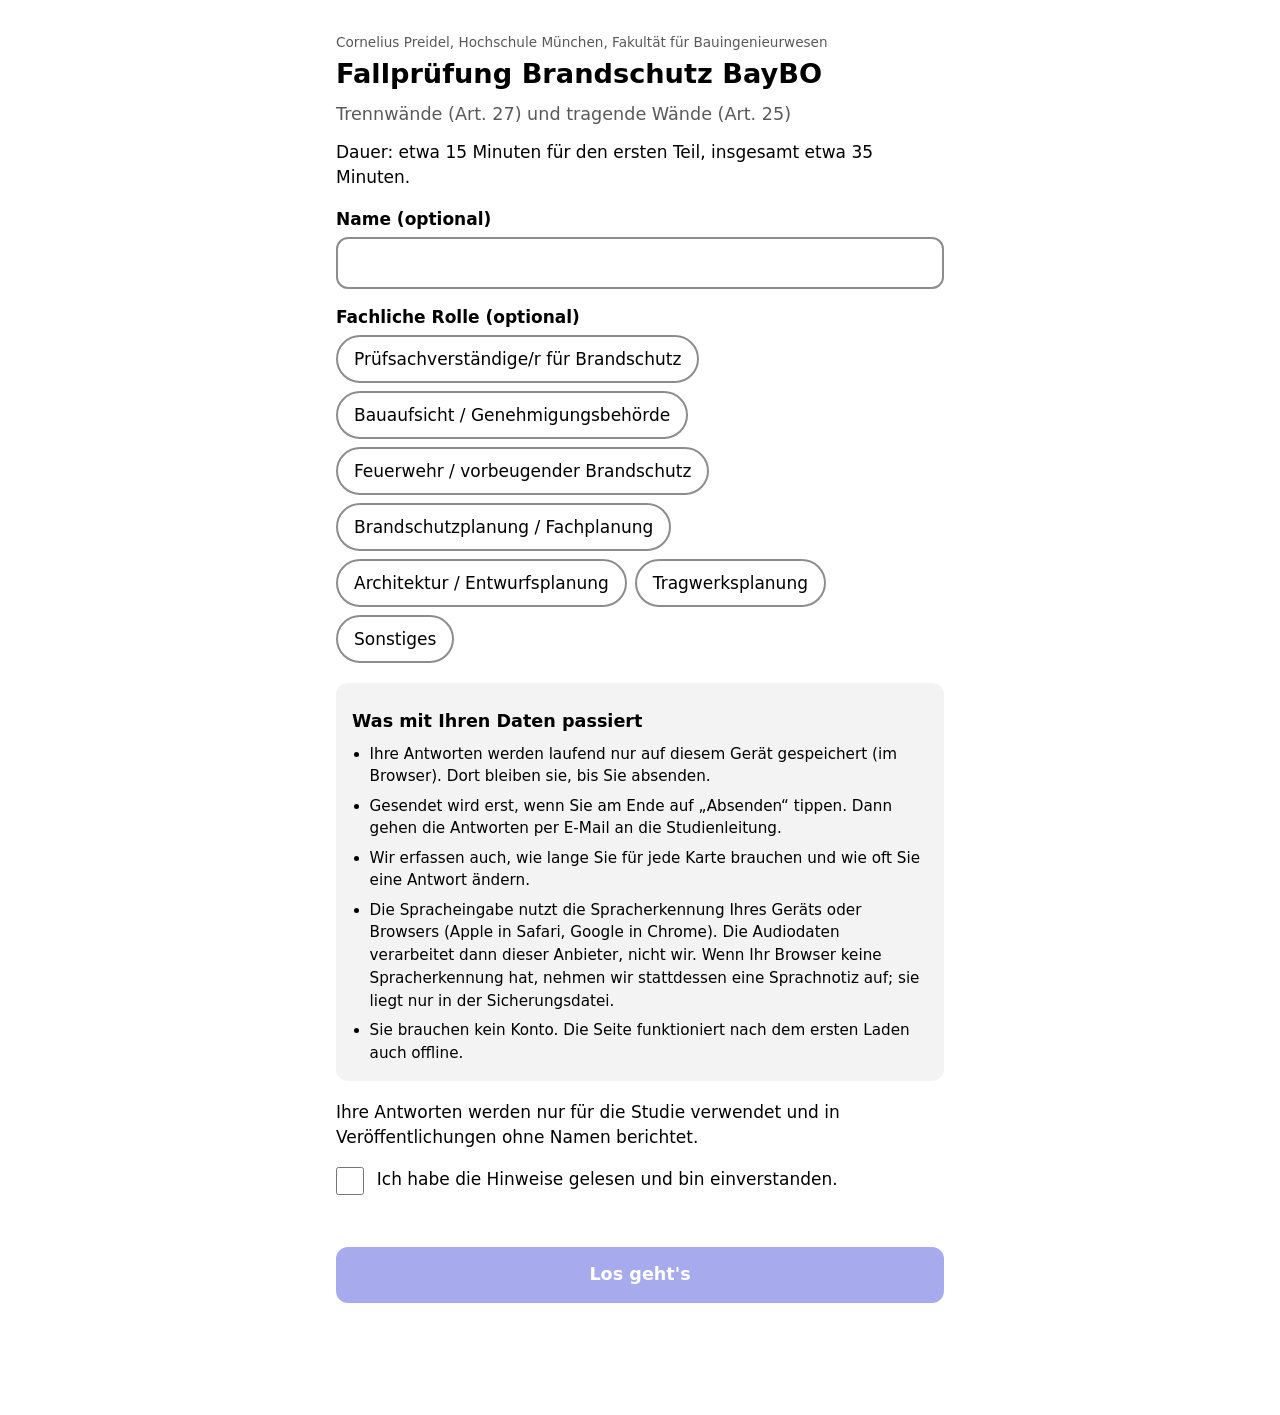
==== index.html @ 8991545d "Add card engine v0.1, deck schema and deck validator - Engine (vanilla JS, no build): start, intro, " ====
<!doctype html>
<html lang="de">
<head>
<meta charset="utf-8">
<meta name="viewport" content="width=device-width, initial-scale=1, viewport-fit=cover">
<meta name="color-scheme" content="light dark">
<meta name="robots" content="noindex">
<title>Expertenbefragung</title>
<link rel="stylesheet" href="app/style.css">
</head>
<body>
<div id="app"><main class="screen"><p>Lädt …</p></main></div>
<noscript><main class="screen"><p>Diese Seite braucht JavaScript.</p></main></noscript>
<script type="module" src="app/engine.js"></script>
</body>
</html>
---- app/style.css ----
:root {
  --bg: #fff; --surface: #f3f3f3; --ink: #000; --ink-2: #161616; --muted: #595959;
  --line: #e0e0e0; --line-2: #8d8d8d; --hl: #3e46d9; --hl-soft: #e9eafb; --hl-ink: #fff;
  --ok: #006d6d; --ok-soft: #e1f5ee; --warn: #8a3b00; --warn-soft: #fff1e0; --mark: #ffff55;
  --font: system-ui, -apple-system, "Segoe UI", Roboto, Arial, sans-serif;
  --r: 12px; color-scheme: light dark;
}
@media (prefers-color-scheme: dark) {
  :root {
    --bg: #161616; --surface: #232323; --ink: #fff; --ink-2: #f4f4f4; --muted: #c6c6c6;
    --line: #3a3a3a; --line-2: #8d8d8d; --hl: #78a9ff; --hl-soft: #1c2c4d; --hl-ink: #0b0b0b;
    --ok: #4ad386; --ok-soft: #123526; --warn: #ffb36b; --warn-soft: #3b2410; --mark: #6b6b00;
  }
}
* { box-sizing: border-box; }
html { -webkit-text-size-adjust: 100%; }
body { margin: 0; background: var(--bg); color: var(--ink); font: 17px/1.5 var(--font); }
#app { min-height: 100dvh; display: flex; flex-direction: column; }
h1 { font-size: 1.45rem; line-height: 1.25; margin: 0 0 .6rem; }
h2 { font-size: 1.1rem; margin: 1.4rem 0 .5rem; }
p { margin: 0 0 .8rem; }
mark { background: var(--mark); color: inherit; padding: 0 .15em; border-radius: 3px; }
:focus-visible { outline: 3px solid var(--hl); outline-offset: 2px; }
h1:focus { outline: none; }

.screen { width: 100%; max-width: 640px; margin: 0 auto; padding: 1rem 16px 7rem; flex: 1; }
.eyebrow { color: var(--muted); font-size: .85rem; margin: 0 0 .3rem; }
.lead { font-size: 1.1rem; color: var(--muted); }
.hint { color: var(--muted); font-size: .92rem; }
.warn { background: var(--warn-soft); color: var(--warn); padding: .6rem .8rem; border-radius: var(--r); }
.ok { color: var(--ok); font-weight: 600; }
.question { font-weight: 600; font-size: 1.08rem; }
.card-title { font-size: 1.3rem; }

/* top bar */
.topbar { position: sticky; top: 0; z-index: 5; background: var(--bg); border-bottom: 1px solid var(--line); padding: .5rem 16px .6rem; }
.topbar-row { max-width: 640px; margin: 0 auto; display: flex; justify-content: space-between; align-items: center; gap: 1rem; font-size: .9rem; color: var(--muted); }
.bar { max-width: 640px; margin: .3rem auto 0; height: 8px; background: var(--line); border-radius: 4px; overflow: hidden; }
.bar-fill { height: 100%; background: var(--hl); transition: width .25s; }

/* buttons */
.btn, .linkbtn, .opt, .verdict-btn, .chipbtn, .scale-btn, .row { font: inherit; color: inherit; cursor: pointer; }
.btn { min-height: 48px; padding: .6rem 1.2rem; border: 2px solid var(--line-2); border-radius: var(--r); background: var(--bg); font-weight: 600; text-decoration: none; display: inline-flex; align-items: center; justify-content: center; gap: .5rem; }
.btn.primary { background: var(--hl); border-color: var(--hl); color: var(--hl-ink); }
.btn.big { width: 100%; min-height: 56px; font-size: 1.1rem; margin-top: 1rem; }
.btn.small { min-height: 48px; padding: .3rem .9rem; }
.btn:disabled { opacity: .45; cursor: not-allowed; }
.linkbtn { background: none; border: 0; color: var(--hl); text-decoration: underline; min-height: 48px; padding: 0 .3rem; }
.bottomnav { position: fixed; left: 0; right: 0; bottom: 0; background: var(--bg); border-top: 1px solid var(--line); padding: .6rem 16px calc(.6rem + env(safe-area-inset-bottom)); display: flex; justify-content: space-between; gap: 1rem; }
.bottomnav .btn { flex: 1; max-width: 300px; }
.bottomnav .btn:last-child { margin-left: auto; }

/* options */
.opts, .verdicts { display: grid; gap: .7rem; margin: 1rem 0; }
.opt, .verdict-btn { display: flex; align-items: center; gap: .8rem; text-align: left; width: 100%; min-height: 56px; padding: .8rem 1rem; border: 2px solid var(--line-2); border-radius: var(--r); background: var(--bg); }
.verdict-btn { font-size: 1.15rem; font-weight: 700; justify-content: flex-start; min-height: 64px; }
.opt-key { flex: none; width: 1.7rem; height: 1.7rem; border-radius: 50%; border: 1.5px solid var(--line-2); display: grid; place-items: center; font-size: .85rem; color: var(--muted); }
.opt-text { display: grid; gap: .15rem; }
.opt-detail { color: var(--muted); font-size: .92rem; }
.opt.sel, .verdict-btn.sel { border-color: var(--hl); background: var(--hl-soft); }
.opt.sel .opt-key, .verdict-btn.sel .opt-key { background: var(--hl); border-color: var(--hl); color: var(--hl-ink); }
.conf { display: flex; flex-wrap: wrap; align-items: center; gap: .5rem; margin: .4rem 0 1rem; }
.conf[hidden], [hidden] { display: none !important; }
.conf-q { font-weight: 600; margin-right: .3rem; }
.chipbtn { min-height: 48px; padding: .4rem 1rem; border: 2px solid var(--line-2); border-radius: 24px; background: var(--bg); }
.chipbtn.sel { border-color: var(--hl); background: var(--hl-soft); font-weight: 600; }
.chipset { display: flex; flex-wrap: wrap; gap: .5rem; }
.scale-row { display: grid; grid-template-columns: repeat(auto-fit, minmax(48px, 1fr)); gap: .5rem; margin: 1rem 0 .3rem; }
.scale-btn { min-height: 56px; border: 2px solid var(--line-2); border-radius: var(--r); background: var(--bg); font-weight: 700; }
.scale-btn.sel { border-color: var(--hl); background: var(--hl-soft); }
.scale-labels { display: flex; justify-content: space-between; color: var(--muted); font-size: .9rem; }

/* card content */
.chips { list-style: none; display: flex; flex-wrap: wrap; gap: .4rem; padding: 0; margin: 0 0 .8rem; }
.chips li { background: var(--surface); border: 1px solid var(--line); border-radius: 14px; padding: .1rem .7rem; font-size: .85rem; }
.assumption { background: var(--surface); border-left: 4px solid var(--line-2); padding: .6rem .8rem; border-radius: 6px; margin: 0 0 .9rem; font-size: .95rem; }
.changes ul { margin: 0 0 .9rem; padding-left: 1.2rem; }
.changes li { margin-bottom: .3rem; }
.related { background: var(--hl-soft); border-radius: var(--r); padding: .6rem .8rem; margin: 0 0 .9rem; font-size: .95rem; }
.related p { margin: 0; }
.fig { margin: .5rem 0 1rem; }
.fig svg, .fig img { width: 100%; height: auto; display: block; border: 1px solid var(--line); border-radius: var(--r); background: var(--bg); }
.fig figcaption { color: var(--muted); font-size: .85rem; margin-top: .3rem; }
.w { stroke: var(--ink-2); stroke-width: 6; stroke-linecap: square; }
.w.thin { stroke-width: 3; }
.w.hl { stroke: var(--hl); stroke-width: 11; }
.room { fill: var(--bg); }
.room.hl { fill: var(--hl-soft); }
.rl { fill: var(--muted); font: 12px var(--font); }
.rl.big { fill: var(--ink-2); font: 600 13px var(--font); }
.door { fill: var(--bg); stroke: var(--ink-2); stroke-width: 1.5; }
.door.hl { fill: var(--hl); stroke: var(--hl); }
.ground { stroke: var(--muted); stroke-width: 2; stroke-dasharray: 6 5; }
.slab { fill: var(--line-2); }
.hlabel { fill: var(--hl); font: 600 13px var(--font); }
.law { white-space: pre-wrap; font: .9rem/1.5 var(--font); margin: 0; }

/* text + mic */
.field { margin: 1rem 0; }
.field label, .label { display: block; font-weight: 600; margin-bottom: .3rem; }
input[type=text], input[type=number], textarea { width: 100%; font: inherit; color: inherit; background: var(--bg); border: 2px solid var(--line-2); border-radius: var(--r); padding: .7rem .8rem; min-height: 48px; }
textarea { resize: vertical; }
.mic-row { display: flex; flex-wrap: wrap; align-items: center; gap: .6rem; margin-top: .5rem; }
.mic-row .hint, .mic-status, .memo p { margin: 0; font-size: .9rem; color: var(--muted); }
.mic-dot { width: .8rem; height: .8rem; border-radius: 50%; background: var(--line-2); }
.btn.mic.on { border-color: #d12; }
.btn.mic.on .mic-dot { background: #d12; animation: pulse 1.2s infinite; }
@keyframes pulse { 50% { opacity: .3; } }

/* start + review + submit */
.privacy { background: var(--surface); border-radius: var(--r); padding: .2rem 1rem .6rem; margin: 1.2rem 0; font-size: .95rem; }
.privacy ul { margin: 0; padding-left: 1.1rem; }
.privacy li { margin-bottom: .4rem; }
.check { display: flex; gap: .8rem; align-items: flex-start; margin: 1rem 0; min-height: 48px; }
.check input { width: 28px; height: 28px; flex: none; margin: 0; }
.resume { background: var(--hl-soft); padding: .6rem 1rem; border-radius: var(--r); margin: 1rem 0; }
.rows { list-style: none; padding: 0; margin: 0; }
.row { display: flex; gap: .7rem; width: 100%; text-align: left; background: none; border: 0; border-bottom: 1px solid var(--line); padding: .7rem .2rem; min-height: 48px; }
.row-status { color: var(--ok); font-weight: 700; flex: none; width: 1.2rem; }
.row.open .row-status, .row.open .row-answer { color: var(--warn); }
.row-main { display: grid; gap: .1rem; min-width: 0; }
.row-label { font-weight: 600; font-size: .95rem; }
.row-answer { color: var(--muted); font-size: .92rem; overflow-wrap: anywhere; }
.submit-steps .step { margin: 0 0 1.4rem; }
textarea.copy { margin-top: .6rem; font-size: .8rem; }

/* dialog */
dialog.modal { max-width: min(600px, 92vw); max-height: 85dvh; overflow: auto; border: 0; border-radius: var(--r); background: var(--bg); color: var(--ink); padding: 1rem 1.2rem; }
dialog.modal::backdrop { background: rgba(0, 0, 0, .55); }
dialog.modal h2 { margin-top: 0; }
dialog.modal .btn { margin-top: 1rem; width: 100%; }

@media (prefers-reduced-motion: reduce) {
  * { animation: none !important; transition: none !important; scroll-behavior: auto !important; }
}
@media (min-width: 700px) {
  .screen { padding-top: 2rem; }
  h1 { font-size: 1.7rem; }
}
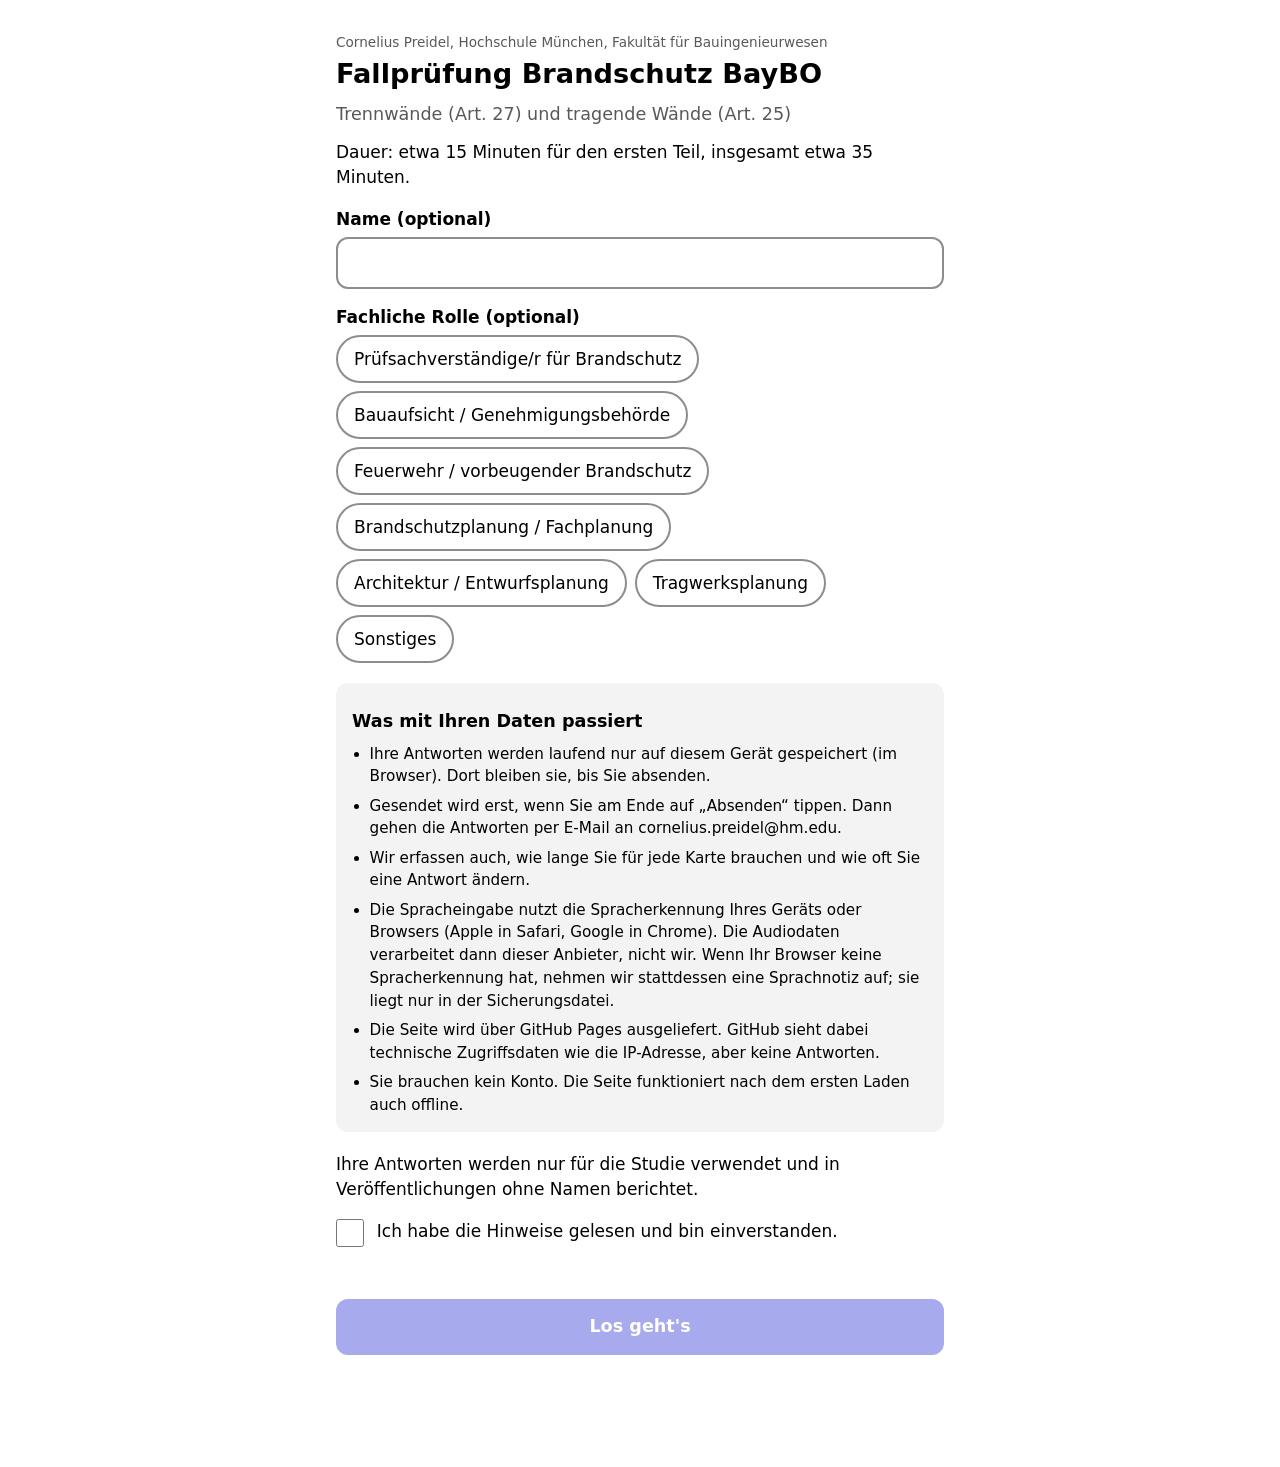
==== commit 14510259: "Polish for release: offline start, fresh files, Windows mailto, cleanup - Service worker revalidates" ====
--- a/index.html
+++ b/index.html
@@ -6,6 +6,7 @@
 <meta name="color-scheme" content="light dark">
 <meta name="robots" content="noindex">
 <title>Expertenbefragung</title>
+<link rel="icon" href="data:image/svg+xml,%3Csvg xmlns='http://www.w3.org/2000/svg' viewBox='0 0 32 32'%3E%3Crect x='5' y='4' width='22' height='24' rx='4' fill='%233e46d9'/%3E%3Crect x='9' y='9' width='14' height='3' rx='1.5' fill='%23fff'/%3E%3Crect x='9' y='15' width='10' height='3' rx='1.5' fill='%23fff'/%3E%3C/svg%3E">
 <link rel="stylesheet" href="app/style.css">
 </head>
 <body>
--- a/app/style.css
+++ b/app/style.css
@@ -137,3 +137,28 @@
   .screen { padding-top: 2rem; }
   h1 { font-size: 1.7rem; }
 }
+
+.memo { display: grid; gap: .4rem; width: 100%; }
+.memo audio { width: 100%; min-height: 48px; }
+
+/* phones: keep the figure compact so the verdict buttons are reachable without much scrolling */
+@media (max-width: 600px) {
+  .verdict .fig svg, .choice .fig svg { max-height: 30dvh; }
+  .verdict .fig, .choice .fig { margin: .3rem 0 .6rem; }
+  .verdict .assumption { font-size: .9rem; padding: .5rem .7rem; }
+  .verdicts { margin: .7rem 0; }
+  .verdict-btn { min-height: 56px; }
+}
+
+/* phones: the three verdict buttons stay in view above the navigation while the case is read */
+@media (max-width: 600px) {
+  .verdicts {
+    position: sticky; bottom: calc(76px + env(safe-area-inset-bottom)); z-index: 2;
+    grid-template-columns: repeat(3, 1fr); gap: .4rem; background: var(--bg); padding: .5rem 0; margin: .4rem 0;
+  }
+  .verdict-btn { justify-content: center; text-align: center; padding: .4rem .3rem; font-size: 1rem; min-height: 56px; }
+  .verdict-btn .opt-key { display: none; }
+}
+
+.feedback { margin: 1.6rem 0 0; border-top: 1px solid var(--line); padding-top: .6rem; }
+.feedback summary { cursor: pointer; font-weight: 600; min-height: 48px; display: flex; align-items: center; }
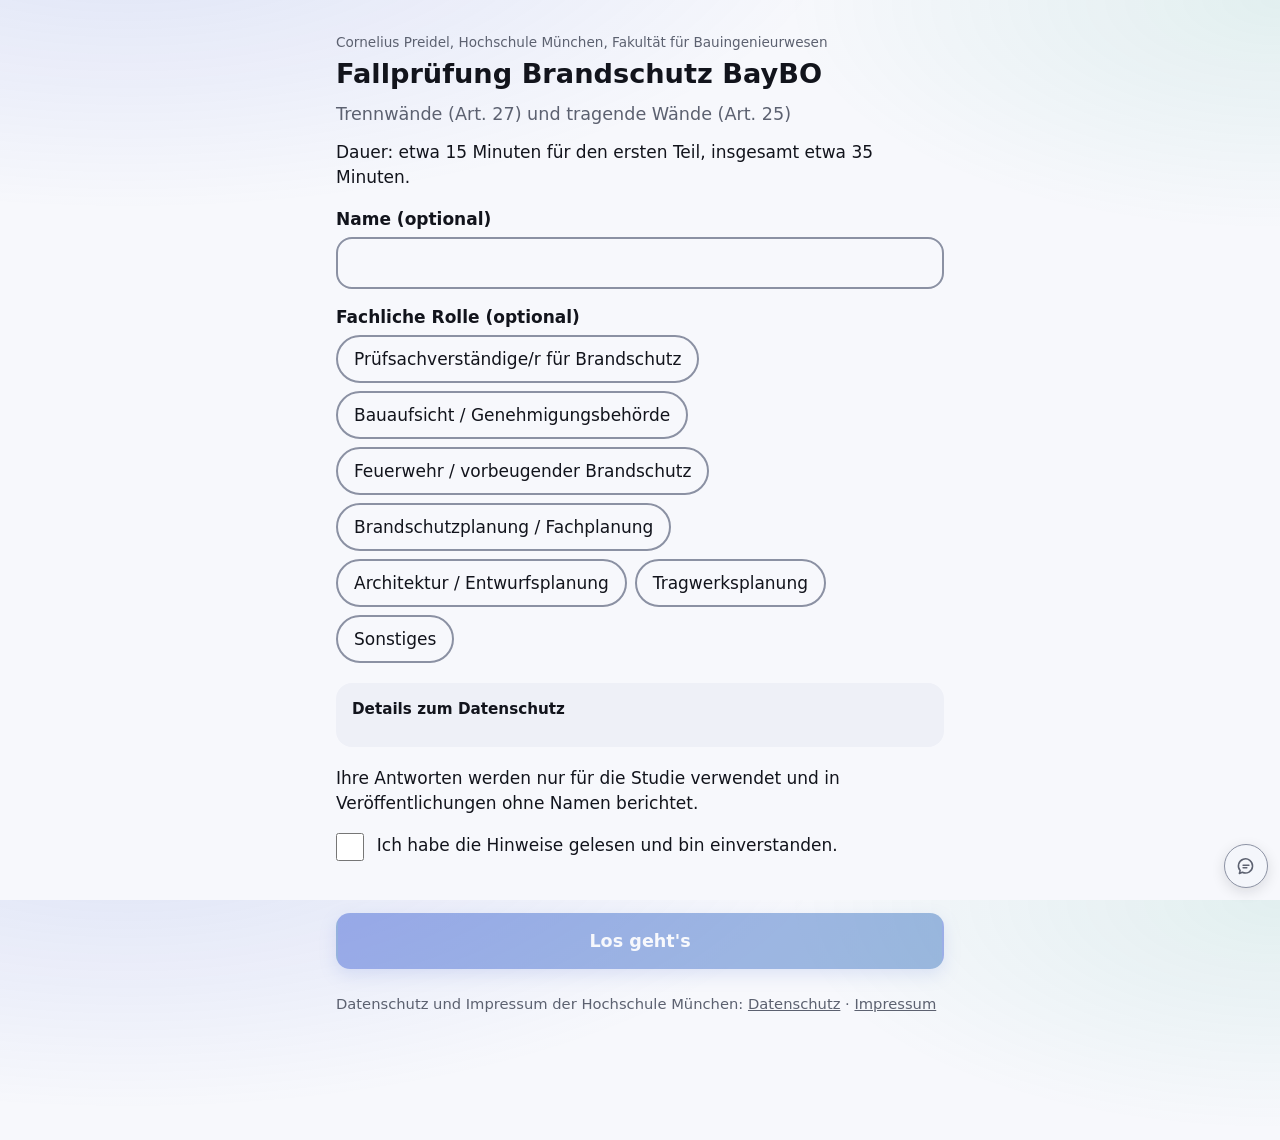
==== commit a2de9357: "Smooth iPhone scrolling over floor plans and feel more app-like. Stop SVG resize jitter from dynamic" ====
--- a/index.html
+++ b/index.html
@@ -5,8 +5,16 @@
 <meta name="viewport" content="width=device-width, initial-scale=1, viewport-fit=cover">
 <meta name="color-scheme" content="light dark">
 <meta name="robots" content="noindex">
+<meta name="mobile-web-app-capable" content="yes">
+<meta name="apple-mobile-web-app-capable" content="yes">
+<meta name="apple-mobile-web-app-status-bar-style" content="default">
+<meta name="apple-mobile-web-app-title" content="Befragung">
+<meta name="theme-color" content="#f7f8fc" media="(prefers-color-scheme: light)">
+<meta name="theme-color" content="#12141a" media="(prefers-color-scheme: dark)">
 <title>Expertenbefragung</title>
-<link rel="icon" href="data:image/svg+xml,%3Csvg xmlns='http://www.w3.org/2000/svg' viewBox='0 0 32 32'%3E%3Crect x='5' y='4' width='22' height='24' rx='4' fill='%233e46d9'/%3E%3Crect x='9' y='9' width='14' height='3' rx='1.5' fill='%23fff'/%3E%3Crect x='9' y='15' width='10' height='3' rx='1.5' fill='%23fff'/%3E%3C/svg%3E">
+<link rel="manifest" href="manifest.webmanifest">
+<link rel="icon" href="icon.svg" type="image/svg+xml">
+<link rel="apple-touch-icon" href="icon.svg">
 <link rel="stylesheet" href="app/style.css">
 </head>
 <body>
--- a/app/style.css
+++ b/app/style.css
@@ -1,21 +1,36 @@
 :root {
-  --bg: #fff; --surface: #f3f3f3; --ink: #000; --ink-2: #161616; --muted: #595959;
-  --line: #e0e0e0; --line-2: #8d8d8d; --hl: #3e46d9; --hl-soft: #e9eafb; --hl-ink: #fff;
-  --ok: #006d6d; --ok-soft: #e1f5ee; --warn: #8a3b00; --warn-soft: #fff1e0; --mark: #ffff55;
+  --bg: #f7f8fc; --surface: #eef0f7; --ink: #12141c; --ink-2: #1a1d27; --muted: #5c6170;
+  --line: #dde1ec; --line-2: #8b91a3; --hl: #3558d4; --hl-soft: #e7ecfb; --hl-ink: #fff;
+  --ok: #0b7a66; --ok-soft: #ddf5ef; --warn: #8a3b00; --warn-soft: #fff1e0; --mark: #fff3a0;
+  --play: #3558d4; --play-2: #1f9d82;
   --font: system-ui, -apple-system, "Segoe UI", Roboto, Arial, sans-serif;
-  --r: 12px; color-scheme: light dark;
+  --r: 16px; color-scheme: light dark;
 }
 @media (prefers-color-scheme: dark) {
   :root {
-    --bg: #161616; --surface: #232323; --ink: #fff; --ink-2: #f4f4f4; --muted: #c6c6c6;
-    --line: #3a3a3a; --line-2: #8d8d8d; --hl: #78a9ff; --hl-soft: #1c2c4d; --hl-ink: #0b0b0b;
+    --bg: #12141a; --surface: #1c2030; --ink: #f3f5fb; --ink-2: #e8ebf5; --muted: #a8aec0;
+    --line: #2c3142; --line-2: #8b91a3; --hl: #8eabff; --hl-soft: #1a2748; --hl-ink: #0b0f1a;
     --ok: #4ad386; --ok-soft: #123526; --warn: #ffb36b; --warn-soft: #3b2410; --mark: #6b6b00;
+    --play: #8eabff; --play-2: #4ad386;
   }
 }
 * { box-sizing: border-box; }
-html { -webkit-text-size-adjust: 100%; }
-body { margin: 0; background: var(--bg); color: var(--ink); font: 17px/1.5 var(--font); }
-#app { min-height: 100dvh; display: flex; flex-direction: column; }
+html {
+  -webkit-text-size-adjust: 100%;
+  height: 100%;
+  overscroll-behavior: none;
+}
+body {
+  margin: 0; min-height: 100%; color: var(--ink); font: 17px/1.5 var(--font);
+  overscroll-behavior: none;
+  -webkit-tap-highlight-color: transparent;
+  touch-action: manipulation;
+  background:
+    radial-gradient(1200px 500px at 10% -10%, color-mix(in srgb, var(--hl) 14%, transparent), transparent 60%),
+    radial-gradient(900px 420px at 100% 0%, color-mix(in srgb, var(--play-2) 10%, transparent), transparent 55%),
+    var(--bg);
+}
+#app { min-height: 100svh; display: flex; flex-direction: column; }
 h1 { font-size: 1.45rem; line-height: 1.25; margin: 0 0 .6rem; }
 h2 { font-size: 1.1rem; margin: 1.4rem 0 .5rem; }
 p { margin: 0 0 .8rem; }
@@ -33,22 +48,117 @@
 .card-title { font-size: 1.3rem; }
 
 /* top bar */
-.topbar { position: sticky; top: 0; z-index: 5; background: var(--bg); border-bottom: 1px solid var(--line); padding: .5rem 16px .6rem; }
-.topbar-row { max-width: 640px; margin: 0 auto; display: flex; justify-content: space-between; align-items: center; gap: 1rem; font-size: .9rem; color: var(--muted); }
-.bar { max-width: 640px; margin: .3rem auto 0; height: 8px; background: var(--line); border-radius: 4px; overflow: hidden; }
-.bar-fill { height: 100%; background: var(--hl); transition: width .25s; }
+.topbar {
+  position: sticky; top: 0; z-index: 20;
+  background: var(--bg); border-bottom: 1px solid var(--line);
+  padding: .45rem 16px .55rem;
+}
+.topbar-row {
+  max-width: 640px; margin: 0 auto;
+  display: flex; justify-content: space-between; align-items: center; gap: .8rem;
+  font-size: .9rem; color: var(--muted);
+}
+.topbar-meta { display: grid; justify-items: end; gap: .1rem; min-width: 0; text-align: right; }
+.topbar-theme {
+  display: inline-flex; align-items: center; gap: .35rem; max-width: 100%;
+  color: var(--ink); font-weight: 650; font-size: .88rem;
+  white-space: nowrap; overflow: hidden; text-overflow: ellipsis;
+}
+.topbar-theme .pict { flex: none; color: var(--hl); }
+.topbar-theme .pict svg { width: 16px; height: 16px; }
+.topbar-label { min-width: 0; }
+.homebtn {
+  font: inherit; cursor: pointer; flex: none;
+  display: inline-flex; align-items: center; gap: .35rem;
+  min-height: 44px; padding: .25rem .7rem .25rem .55rem;
+  border: 2px solid var(--line-2); border-radius: 999px;
+  background: var(--bg); color: var(--ink); font-weight: 600; font-size: .92rem;
+}
+.homebtn-arrow { color: var(--hl); font-size: 1.05em; line-height: 1; }
+.homebtn:hover { border-color: var(--hl); background: var(--hl-soft); }
+.bar { max-width: 640px; margin: .3rem auto 0; height: 10px; background: var(--line); border-radius: 999px; overflow: hidden; }
+.bar-fill {
+  height: 100%; border-radius: 999px;
+  background: linear-gradient(90deg, var(--play), var(--play-2));
+  transition: width .35s ease;
+}
+
+/* in-round step navigation (replaces plain progress bar on cards) */
+.stepnav {
+  max-width: 640px; margin: .45rem auto 0;
+  display: flex; gap: .35rem; align-items: stretch;
+}
+.step {
+  font: inherit; cursor: pointer; color: inherit;
+  flex: 1 1 0; min-width: 0; min-height: 44px;
+  display: grid; justify-items: center; align-content: end; gap: .28rem;
+  padding: .15rem 0 0; border: 0; background: none;
+  font-size: .72rem; font-weight: 700; font-variant-numeric: tabular-nums;
+  color: var(--muted);
+}
+.step-fill {
+  width: 100%; height: 10px; border-radius: 999px;
+  background: var(--line); border: 2px solid transparent;
+  transition: background .2s ease, box-shadow .2s ease, border-color .2s ease;
+}
+.step.open .step-fill { background: var(--line); }
+.step.done .step-fill {
+  background: linear-gradient(90deg, var(--play), var(--play-2));
+}
+.step.info .step-fill { background: color-mix(in srgb, var(--hl) 35%, var(--line)); }
+.step.on {
+  color: var(--ink);
+}
+.step.on .step-fill {
+  border-color: var(--hl);
+  box-shadow: 0 0 0 3px color-mix(in srgb, var(--hl) 22%, transparent);
+  background: linear-gradient(90deg, var(--play), var(--play-2));
+}
+.step.on.open .step-fill {
+  background: var(--hl-soft);
+}
+.step:disabled { cursor: default; }
+.step:not(:disabled):hover .step-fill {
+  border-color: color-mix(in srgb, var(--hl) 55%, transparent);
+}
+.step:not(:disabled):focus-visible {
+  outline: none;
+}
+.step:not(:disabled):focus-visible .step-fill {
+  outline: 3px solid var(--hl); outline-offset: 2px;
+}
+@media (max-width: 400px) {
+  .step { font-size: .65rem; min-height: 40px; }
+  .stepnav { gap: .28rem; }
+}
 
 /* buttons */
 .btn, .linkbtn, .opt, .verdict-btn, .chipbtn, .scale-btn, .row { font: inherit; color: inherit; cursor: pointer; }
-.btn { min-height: 48px; padding: .6rem 1.2rem; border: 2px solid var(--line-2); border-radius: var(--r); background: var(--bg); font-weight: 600; text-decoration: none; display: inline-flex; align-items: center; justify-content: center; gap: .5rem; }
-.btn.primary { background: var(--hl); border-color: var(--hl); color: var(--hl-ink); }
+.btn { min-height: 48px; padding: .6rem 1.2rem; border: 2px solid var(--line-2); border-radius: 14px; background: color-mix(in srgb, var(--bg) 88%, #fff); font-weight: 600; text-decoration: none; display: inline-flex; align-items: center; justify-content: center; gap: .5rem; }
+.btn.primary {
+  background: linear-gradient(135deg, var(--hl), color-mix(in srgb, var(--hl) 70%, var(--play-2)));
+  border-color: transparent; color: var(--hl-ink);
+  box-shadow: 0 6px 16px color-mix(in srgb, var(--hl) 28%, transparent);
+}
 .btn.big { width: 100%; min-height: 56px; font-size: 1.1rem; margin-top: 1rem; }
 .btn.small { min-height: 48px; padding: .3rem .9rem; }
 .btn:disabled { opacity: .45; cursor: not-allowed; }
 .linkbtn { background: none; border: 0; color: var(--hl); text-decoration: underline; min-height: 48px; padding: 0 .3rem; }
-.bottomnav { position: fixed; left: 0; right: 0; bottom: 0; background: var(--bg); border-top: 1px solid var(--line); padding: .6rem 16px calc(.6rem + env(safe-area-inset-bottom)); display: flex; justify-content: space-between; gap: 1rem; }
-.bottomnav .btn { flex: 1; max-width: 300px; }
-.bottomnav .btn:last-child { margin-left: auto; }
+
+/* bottom nav: always pinned to the viewport, above content */
+.bottomnav {
+  position: fixed; left: 0; right: 0; bottom: 0; z-index: 30;
+  background: var(--bg);
+  border-top: 1px solid var(--line);
+  box-shadow: 0 -8px 24px rgba(0, 0, 0, .12);
+  padding: .7rem 16px calc(.7rem + env(safe-area-inset-bottom));
+  display: flex; justify-content: center; gap: 1rem;
+}
+.bottomnav .btn { flex: 1; max-width: 280px; }
+.bottomnav .btn:last-child { margin-left: 0; }
+@media (prefers-color-scheme: dark) {
+  .bottomnav { box-shadow: 0 -8px 28px rgba(0, 0, 0, .45); }
+}
 
 /* options */
 .opts, .verdicts { display: grid; gap: .7rem; margin: 1rem 0; }
@@ -78,8 +188,20 @@
 .changes li { margin-bottom: .3rem; }
 .related { background: var(--hl-soft); border-radius: var(--r); padding: .6rem .8rem; margin: 0 0 .9rem; font-size: .95rem; }
 .related p { margin: 0; }
-.fig { margin: .5rem 0 1rem; }
-.fig svg, .fig img { width: 100%; height: auto; display: block; border: 1px solid var(--line); border-radius: var(--r); background: var(--bg); }
+.fig {
+  margin: .5rem 0 1rem;
+  /* isolate paint so Safari does not reflow/repaint the plan while scrolling */
+  contain: layout paint;
+  touch-action: pan-y;
+}
+.fig svg, .fig img {
+  width: 100%; height: auto; display: block;
+  border: 1px solid var(--line); border-radius: var(--r); background: var(--bg);
+  /* own compositor layer: stops jitter when scrolling over complex SVGs on iOS */
+  transform: translateZ(0);
+  -webkit-backface-visibility: hidden;
+  backface-visibility: hidden;
+}
 .fig figcaption { color: var(--muted); font-size: .85rem; margin-top: .3rem; }
 .w { stroke: var(--ink-2); stroke-width: 6; stroke-linecap: square; }
 .w.thin { stroke-width: 3; }
@@ -108,12 +230,30 @@
 @keyframes pulse { 50% { opacity: .3; } }
 
 /* start + review + submit */
-.privacy { background: var(--surface); border-radius: var(--r); padding: .2rem 1rem .6rem; margin: 1.2rem 0; font-size: .95rem; }
+.privacy {
+  background: var(--surface); border-radius: var(--r);
+  padding: .2rem 1rem .8rem; margin: 1.2rem 0; font-size: .95rem;
+}
+.privacy summary {
+  cursor: pointer; font-weight: 600; min-height: 48px;
+  display: flex; align-items: center; list-style: none;
+}
+.privacy summary::-webkit-details-marker { display: none; }
+.privacy[open] summary { margin-bottom: .4rem; }
 .privacy ul { margin: 0; padding-left: 1.1rem; }
 .privacy li { margin-bottom: .4rem; }
 .check { display: flex; gap: .8rem; align-items: flex-start; margin: 1rem 0; min-height: 48px; }
 .check input { width: 28px; height: 28px; flex: none; margin: 0; }
-.resume { background: var(--hl-soft); padding: .6rem 1rem; border-radius: var(--r); margin: 1rem 0; }
+.resume {
+  background: var(--hl-soft); padding: 1rem; border-radius: var(--r);
+  margin: 1rem 0 0; display: grid; gap: .35rem;
+  border: 2px solid color-mix(in srgb, var(--hl) 35%, transparent);
+}
+.resume .btn.big { margin-top: .35rem; }
+.btn.danger {
+  background: transparent; border-color: var(--warn); color: var(--warn);
+}
+.btn.danger:hover { background: var(--warn-soft); }
 .rows { list-style: none; padding: 0; margin: 0; }
 .row { display: flex; gap: .7rem; width: 100%; text-align: left; background: none; border: 0; border-bottom: 1px solid var(--line); padding: .7rem .2rem; min-height: 48px; }
 .row-status { color: var(--ok); font-weight: 700; flex: none; width: 1.2rem; }
@@ -141,10 +281,17 @@
 .memo { display: grid; gap: .4rem; width: 100%; }
 .memo audio { width: 100%; min-height: 48px; }
 
-/* phones: keep the figure compact so the verdict buttons are reachable without much scrolling */
+/* phones: compact plan — fixed px (not dvh) so iOS chrome show/hide does not resize the SVG mid-scroll */
 @media (max-width: 600px) {
-  .verdict .fig svg, .choice .fig svg { max-height: 30dvh; }
-  .verdict .fig, .choice .fig { margin: .3rem 0 .6rem; }
+  .verdict .fig, .choice .fig {
+    margin: .3rem 0 .6rem;
+    max-height: 220px;
+    display: flex; flex-direction: column; align-items: center;
+  }
+  .verdict .fig svg, .choice .fig svg {
+    width: auto; max-width: 100%; height: auto;
+    max-height: 220px;
+  }
   .verdict .assumption { font-size: .9rem; padding: .5rem .7rem; }
   .verdicts { margin: .7rem 0; }
   .verdict-btn { min-height: 56px; }
@@ -153,12 +300,323 @@
 /* phones: the three verdict buttons stay in view above the navigation while the case is read */
 @media (max-width: 600px) {
   .verdicts {
-    position: sticky; bottom: calc(76px + env(safe-area-inset-bottom)); z-index: 2;
-    grid-template-columns: repeat(3, 1fr); gap: .4rem; background: var(--bg); padding: .5rem 0; margin: .4rem 0;
+    position: sticky; bottom: calc(76px + env(safe-area-inset-bottom, 0px)); z-index: 2;
+    grid-template-columns: repeat(3, 1fr); gap: .4rem;
+    background: var(--bg); padding: .5rem 0; margin: .4rem 0;
+    /* sticky layer stays put; avoids fighting the plan while scrolling */
+    transform: translateZ(0);
   }
   .verdict-btn { justify-content: center; text-align: center; padding: .4rem .3rem; font-size: 1rem; min-height: 56px; }
   .verdict-btn .opt-key { display: none; }
 }
 
-.feedback { margin: 1.6rem 0 0; border-top: 1px solid var(--line); padding-top: .6rem; }
-.feedback summary { cursor: pointer; font-weight: 600; min-height: 48px; display: flex; align-items: center; }
+.feedback-hint { margin: 1.6rem 0 0; padding-top: .6rem; border-top: 1px solid var(--line); }
+
+/* quiet icon FAB; expands to label only on mouse hover / keyboard focus */
+.fab-feedback {
+  position: fixed; right: 12px; z-index: 40;
+  bottom: calc(12px + env(safe-area-inset-bottom));
+  height: 44px; min-height: 44px; min-width: 44px; padding: 0 11px;
+  border-radius: 999px; cursor: pointer;
+  display: inline-flex; align-items: center; justify-content: center; gap: 0;
+  color: var(--muted);
+  background: color-mix(in srgb, var(--bg) 72%, var(--surface));
+  border: 1.5px solid var(--line-2);
+  box-shadow: 0 4px 14px color-mix(in srgb, var(--ink) 12%, transparent);
+}
+.fab-feedback .pict { flex: none; width: 20px; height: 20px; color: inherit; }
+.fab-feedback .pict svg { width: 20px; height: 20px; }
+.fab-feedback .fab-label {
+  max-width: 0; margin: 0; opacity: 0; overflow: hidden;
+  white-space: nowrap; font: inherit; font-size: .88rem; font-weight: 700;
+  transition: max-width .22s ease, opacity .18s ease, margin .22s ease;
+}
+.fab-feedback.above-nav { bottom: calc(88px + env(safe-area-inset-bottom)); }
+.fab-feedback.has { color: var(--hl); border-color: color-mix(in srgb, var(--hl) 55%, var(--line-2)); }
+.fab-feedback:focus-visible { outline: 3px solid var(--hl); outline-offset: 3px; }
+@media (hover: hover) {
+  .fab-feedback:hover, .fab-feedback:focus-visible {
+    color: var(--hl-ink); background: var(--hl); border-color: transparent;
+    box-shadow: 0 6px 16px color-mix(in srgb, var(--hl) 32%, transparent);
+  }
+  .fab-feedback:hover .fab-label, .fab-feedback:focus-visible .fab-label {
+    max-width: 7rem; opacity: 1; margin-left: .45rem;
+  }
+}
+@media (prefers-reduced-motion: reduce) {
+  .fab-feedback .fab-label { transition: none; }
+}
+
+.home-top {
+  display: flex; align-items: center; justify-content: space-between; gap: .75rem;
+  margin: 0 0 .15rem;
+}
+.home-top .eyebrow { margin: 0; min-width: 0; }
+.iconbtn {
+  flex: none; width: 44px; height: 44px; min-width: 44px; min-height: 44px; padding: 0;
+  border-radius: 50%; border: 1.5px solid var(--line-2); background: var(--bg);
+  color: var(--muted); cursor: pointer;
+  display: grid; place-items: center;
+}
+.iconbtn .pict { width: 20px; height: 20px; }
+.iconbtn .pict svg { width: 20px; height: 20px; }
+.iconbtn:hover, .iconbtn:focus-visible { color: var(--hl); border-color: var(--hl); background: var(--hl-soft); }
+
+dialog.fb-sheet {
+  position: fixed; inset: auto 0 0 0; margin: 0; width: 100%; max-width: 100%;
+  max-height: min(88dvh, 640px); border: 0; border-radius: 20px 20px 0 0;
+  padding: 0; background: var(--bg); color: inherit;
+  box-shadow: 0 -16px 48px rgba(0, 0, 0, .22);
+}
+dialog.fb-sheet::backdrop { background: rgba(0, 0, 0, .42); }
+.fb-sheet-inner {
+  padding: .55rem 1.1rem calc(1.1rem + env(safe-area-inset-bottom));
+  display: grid; gap: .55rem; overflow: auto; max-height: min(88dvh, 640px);
+}
+.fb-grab {
+  width: 40px; height: 4px; border-radius: 999px; margin: .2rem auto .35rem;
+  background: var(--line-2);
+}
+.fb-sheet h2 { margin: 0; font-size: 1.2rem; }
+.fb-sheet .chipset { display: flex; flex-wrap: wrap; gap: .45rem; }
+.fb-sheet .label { margin: .35rem 0 0; }
+.fb-text {
+  width: 100%; min-height: 5.5rem; resize: vertical; font: inherit; color: inherit;
+  padding: .7rem .85rem; border: 2px solid var(--line-2); border-radius: 12px; background: var(--bg);
+}
+.fb-actions { display: flex; gap: .6rem; margin-top: .4rem; }
+.fb-actions .btn { flex: 1; }
+
+.toast {
+  position: fixed; left: 50%; bottom: calc(110px + env(safe-area-inset-bottom));
+  transform: translate(-50%, 12px); z-index: 50;
+  max-width: min(92vw, 360px); padding: .7rem 1rem; border-radius: 12px;
+  background: color-mix(in srgb, var(--ink) 92%, #000); color: #fff;
+  font-size: .95rem; font-weight: 600; text-align: center;
+  opacity: 0; pointer-events: none; transition: opacity .22s ease, transform .22s ease;
+  box-shadow: 0 10px 28px rgba(0, 0, 0, .25);
+}
+.toast.show { opacity: 1; transform: translate(-50%, 0); }
+
+.legal { margin-top: 1.5rem; }
+.legal a { color: inherit; }
+
+/* rounds ("Häppchen"): overview + round end */
+.screen.home, .screen.lessondone { padding-bottom: 2.5rem; }
+.screen.home h1, .screen.lessondone h1 { letter-spacing: -.02em; }
+.bar.thick { height: 16px; border-radius: 999px; margin: .35rem 0 1.1rem; max-width: none; }
+.bar.thick .bar-fill { border-radius: 999px; }
+.hint.saved { margin: .8rem 0 1.5rem; }
+.sec-block { margin: 0 0 1.75rem; }
+.sec-head { display: flex; align-items: center; justify-content: space-between; gap: .8rem; margin: 0 0 .65rem; }
+.sec-head h2 {
+  margin: 0; font-size: 1.05rem;
+  display: inline-flex; align-items: center; gap: .45rem; min-width: 0;
+}
+.sec-head h2 .pict {
+  flex: none; width: 2rem; height: 2rem; border-radius: 10px;
+  display: grid; place-items: center;
+  background: var(--hl-soft); color: var(--hl);
+}
+.sec-head h2 .pict svg { width: 18px; height: 18px; }
+.sec-progress {
+  flex: none; font-size: .85rem; font-weight: 700; font-variant-numeric: tabular-nums;
+  padding: .2rem .55rem; border-radius: 999px; background: var(--surface); color: var(--muted);
+}
+.pict { display: inline-grid; place-items: center; line-height: 0; }
+.lessons { list-style: none; padding: 0; margin: 0; display: grid; gap: .75rem; }
+.lesson-card {
+  border: 2px solid var(--line); border-radius: 18px;
+  background: color-mix(in srgb, var(--bg) 70%, #fff);
+  padding: .65rem .7rem .8rem; display: grid; gap: .55rem;
+  box-shadow: 0 8px 20px color-mix(in srgb, var(--ink) 4%, transparent);
+  transition: border-color .2s ease, transform .2s ease;
+}
+.lesson-go {
+  font: inherit; color: inherit; cursor: pointer; width: 100%; text-align: left;
+  display: grid; grid-template-columns: auto 1fr; grid-template-rows: auto auto;
+  column-gap: .85rem; row-gap: .35rem; align-items: center;
+  background: none; border: 0; padding: .15rem .1rem; min-height: 48px;
+}
+.lesson-go .badge {
+  grid-row: 1 / 3; flex: none; width: 2.9rem; height: 2.9rem; border-radius: 50%;
+  display: grid; place-items: center; font-weight: 800; font-size: 1.05rem;
+  background: var(--surface); border: 2px solid var(--line-2); color: var(--hl);
+}
+.lesson-go .badge .pict svg { width: 18px; height: 18px; }
+.lesson-main { display: grid; gap: .12rem; min-width: 0; }
+.lesson-kicker { color: var(--muted); font-size: .82rem; font-weight: 650; }
+.lesson-title { font-weight: 750; font-size: 1.02rem; line-height: 1.25; }
+.lesson-meta { color: var(--muted); font-size: .9rem; }
+.lesson-bar {
+  grid-column: 2; height: 8px; border-radius: 999px; background: var(--line); overflow: hidden;
+}
+.lesson-bar-fill {
+  display: block; height: 100%; border-radius: 999px;
+  background: linear-gradient(90deg, var(--play), var(--play-2));
+}
+.lesson-card.current {
+  border-color: var(--hl); background: var(--hl-soft);
+  box-shadow: 0 10px 24px color-mix(in srgb, var(--hl) 18%, transparent);
+}
+.lesson-card.current .badge { background: var(--hl); border-color: var(--hl); color: var(--hl-ink); }
+.lesson-card.started .badge { border-color: var(--hl); color: var(--hl); }
+.lesson-card.done { border-color: color-mix(in srgb, var(--ok) 55%, var(--line)); }
+.lesson-card.done .badge { background: var(--ok-soft); border-color: var(--ok); color: var(--ok); }
+.lesson-card.done .lesson-bar-fill { background: var(--ok); }
+
+/* per-question status chips: large enough to tap on a phone, wrap cleanly */
+.qtrack { display: flex; flex-wrap: wrap; gap: .45rem; padding: .15rem .1rem 0; }
+.qchip {
+  font: inherit; color: inherit; cursor: pointer;
+  min-width: 52px; min-height: 48px; padding: 0 .6rem;
+  border: 2px solid var(--line-2); border-radius: 14px;
+  background: color-mix(in srgb, var(--bg) 80%, #fff);
+  font-weight: 750; font-variant-numeric: tabular-nums; font-size: .95rem;
+  display: inline-flex; align-items: center; justify-content: center; gap: .25rem;
+  transition: transform .15s ease, border-color .15s ease, background .15s ease;
+}
+.qchip:active { transform: scale(.96); }
+.qchip .qmark { font-size: .85em; line-height: 1; }
+.qchip.open { color: var(--muted); border-style: dashed; }
+.qchip.next {
+  border-style: solid; border-color: var(--hl); color: var(--ink);
+  background: var(--hl-soft); box-shadow: 0 0 0 3px color-mix(in srgb, var(--hl) 18%, transparent);
+}
+.qchip.done {
+  border-style: solid; border-color: var(--ok); background: var(--ok-soft); color: var(--ok);
+}
+
+.lessondone { text-align: center; }
+.lessondone .bar.thick { margin-top: 1rem; }
+.lessondone .warn { text-align: left; margin: 1rem 0; }
+.lessondone .done-actions { margin-top: 1.2rem; display: grid; gap: .35rem; }
+.celebrate {
+  width: 5.8rem; height: 5.8rem; margin: 1.5rem auto 1rem; border-radius: 50%;
+  display: grid; place-items: center; font-size: 2.8rem; font-weight: 800;
+  background: radial-gradient(circle at 35% 30%, color-mix(in srgb, var(--ok) 25%, #fff), var(--ok-soft));
+  color: var(--ok); border: 3px solid var(--ok);
+  box-shadow: 0 12px 28px color-mix(in srgb, var(--ok) 22%, transparent);
+  animation: pop .55s cubic-bezier(.2, 1.2, .3, 1);
+}
+.celebrate .pict svg { width: 2.4rem; height: 2.4rem; }
+.celebrate.part {
+  background: radial-gradient(circle at 35% 30%, color-mix(in srgb, var(--hl) 28%, #fff), var(--hl-soft));
+  color: var(--hl); border-color: var(--hl);
+  box-shadow: 0 12px 28px color-mix(in srgb, var(--hl) 22%, transparent);
+}
+@keyframes pop { 0% { transform: scale(.4); opacity: 0; } 70% { transform: scale(1.1); opacity: 1; } 100% { transform: scale(1); } }
+
+@media (min-width: 700px) {
+  .qtrack { gap: .5rem; }
+  .lesson-card { padding: .75rem .9rem .9rem; }
+}
+@media (prefers-color-scheme: dark) {
+  .lesson-card { background: var(--surface); box-shadow: none; }
+  .btn { background: var(--surface); }
+}
+
+/* ---- gamification polish ---- */
+
+/* soft pick feedback on options / verdicts / scale */
+.opt.pop, .verdict-btn.pop, .scale-btn.pop, .chipbtn.pop {
+  animation: pick .38s cubic-bezier(.2, 1.15, .35, 1);
+}
+@keyframes pick {
+  0% { transform: scale(1); }
+  40% { transform: scale(1.035); }
+  100% { transform: scale(1); }
+}
+
+.hint.eta { margin: -.4rem 0 .6rem; font-weight: 600; color: var(--hl); }
+
+/* section path line connecting rounds */
+.lessons.path {
+  position: relative;
+  padding-left: .15rem;
+}
+.lessons.path::before {
+  content: '';
+  position: absolute;
+  left: calc(1.45rem + .65rem); /* badge center-ish inside card padding */
+  top: 1.6rem; bottom: 1.6rem;
+  width: 3px; border-radius: 999px;
+  background: linear-gradient(180deg, var(--tone, var(--hl)), color-mix(in srgb, var(--tone, var(--hl)) 25%, var(--line)));
+  opacity: .35; pointer-events: none;
+}
+.lessons.path .lesson-card { position: relative; z-index: 1; }
+
+.sec-seal {
+  flex: none; font-size: .8rem; font-weight: 700;
+  padding: .25rem .65rem; border-radius: 999px;
+  background: var(--ok-soft); color: var(--ok);
+  border: 1.5px solid var(--ok); white-space: nowrap;
+}
+.sec-block.sealed .sec-head h2 .pict {
+  background: var(--ok-soft); color: var(--ok);
+}
+
+.done-banner {
+  text-align: center;
+  background: var(--ok-soft);
+  border: 2px solid color-mix(in srgb, var(--ok) 45%, transparent);
+  border-radius: var(--r);
+  padding: 1rem 1rem 1.1rem;
+  margin: 0 0 1.2rem;
+}
+.done-banner .lead { color: var(--ok); font-weight: 700; margin-bottom: .2rem; }
+.celebrate.small {
+  width: 3.4rem; height: 3.4rem; margin: .2rem auto .6rem;
+  font-size: 1.5rem; border-width: 2px;
+  box-shadow: none;
+}
+
+/* section / app tone tints */
+.sec-block, #app {
+  --tone: var(--hl);
+  --tone-soft: var(--hl-soft);
+}
+.tone-compass, #app[data-tone="compass"] { --tone: #3558d4; --tone-soft: #e7ecfb; }
+.tone-wall, #app[data-tone="wall"] { --tone: #0b7a66; --tone-soft: #ddf5ef; }
+.tone-column, #app[data-tone="column"] { --tone: #b45309; --tone-soft: #fff1e0; }
+.tone-note, #app[data-tone="note"] { --tone: #6d28d9; --tone-soft: #f1e9fb; }
+.tone-send, #app[data-tone="send"] { --tone: #3558d4; --tone-soft: #e7ecfb; }
+.tone-cards { --tone: var(--hl); --tone-soft: var(--hl-soft); }
+
+@media (prefers-color-scheme: dark) {
+  .tone-compass, #app[data-tone="compass"] { --tone: #8eabff; --tone-soft: #1a2748; }
+  .tone-wall, #app[data-tone="wall"] { --tone: #4ad386; --tone-soft: #123526; }
+  .tone-column, #app[data-tone="column"] { --tone: #ffb36b; --tone-soft: #3b2410; }
+  .tone-note, #app[data-tone="note"] { --tone: #c4b5fd; --tone-soft: #2a1f45; }
+}
+
+.sec-block .sec-head h2 .pict {
+  background: var(--tone-soft); color: var(--tone);
+}
+.sec-block .lesson-card.current {
+  border-color: var(--tone); background: var(--tone-soft);
+  box-shadow: 0 10px 24px color-mix(in srgb, var(--tone) 18%, transparent);
+}
+.sec-block .lesson-card.current .badge {
+  background: var(--tone); border-color: var(--tone); color: #fff;
+}
+.sec-block .lesson-card.started .badge { border-color: var(--tone); color: var(--tone); }
+.sec-block .qchip.next {
+  border-color: var(--tone); background: var(--tone-soft);
+  box-shadow: 0 0 0 3px color-mix(in srgb, var(--tone) 18%, transparent);
+}
+.sec-block .lesson-bar-fill {
+  background: linear-gradient(90deg, var(--tone), color-mix(in srgb, var(--tone) 55%, var(--play-2)));
+}
+
+#app[data-tone] .topbar-theme .pict { color: var(--tone); }
+#app[data-tone] .step.on .step-fill {
+  border-color: var(--tone);
+  box-shadow: 0 0 0 3px color-mix(in srgb, var(--tone) 22%, transparent);
+}
+#app[data-tone] .step.done .step-fill {
+  background: linear-gradient(90deg, var(--tone), color-mix(in srgb, var(--tone) 50%, var(--play-2)));
+}
+#app[data-tone] .btn.primary {
+  background: linear-gradient(135deg, var(--tone), color-mix(in srgb, var(--tone) 65%, var(--play-2)));
+}
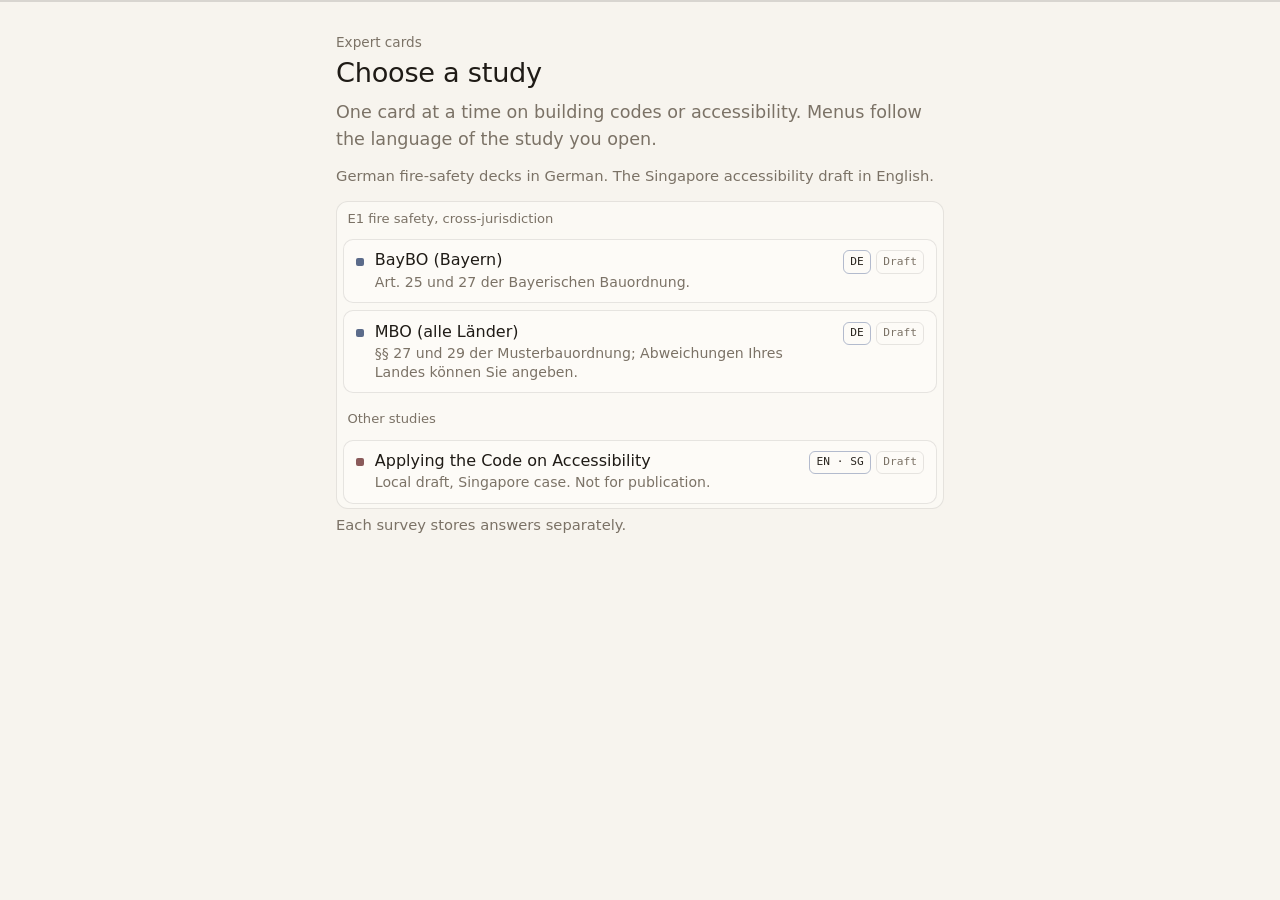
==== commit 6d59e95f: "Polish the UI and drop the classic/clear skin switch. One quiet paper-and-ink look, clearer landing " ====
--- a/index.html
+++ b/index.html
@@ -9,9 +9,9 @@
 <meta name="apple-mobile-web-app-capable" content="yes">
 <meta name="apple-mobile-web-app-status-bar-style" content="default">
 <meta name="apple-mobile-web-app-title" content="Befragung">
-<meta name="theme-color" content="#f7f8fc" media="(prefers-color-scheme: light)">
-<meta name="theme-color" content="#12141a" media="(prefers-color-scheme: dark)">
-<title>Expertenbefragung</title>
+<meta name="theme-color" content="#f7f4ee" media="(prefers-color-scheme: light)">
+<meta name="theme-color" content="#0b0d14" media="(prefers-color-scheme: dark)">
+<title>Expertenkarten</title>
 <link rel="manifest" href="manifest.webmanifest">
 <link rel="icon" href="icon.svg" type="image/svg+xml">
 <link rel="apple-touch-icon" href="icon.svg">
--- a/app/style.css
+++ b/app/style.css
@@ -1,17 +1,21 @@
 :root {
-  --bg: #f7f8fc; --surface: #eef0f7; --ink: #12141c; --ink-2: #1a1d27; --muted: #5c6170;
-  --line: #dde1ec; --line-2: #8b91a3; --hl: #3558d4; --hl-soft: #e7ecfb; --hl-ink: #fff;
-  --ok: #0b7a66; --ok-soft: #ddf5ef; --warn: #8a3b00; --warn-soft: #fff1e0; --mark: #fff3a0;
-  --play: #3558d4; --play-2: #1f9d82;
-  --font: system-ui, -apple-system, "Segoe UI", Roboto, Arial, sans-serif;
-  --r: 16px; color-scheme: light dark;
+  /* Warm paper neutrals + ink accent (building codes / drawings) */
+  --bg: #f7f4ee; --surface: #fdfbf7; --ink: #1f1b16; --ink-2: #2a251f; --muted: #7b7266;
+  --line: color-mix(in srgb, #1f1b16 10%, transparent); --line-2: #9a9184;
+  --hl: #2f4f9c; --hl-soft: #ebe6dc; --hl-ink: #fff;
+  --ok: #16a34a; --ok-soft: #e8f6ec; --warn: #9a4a12; --warn-soft: #f7ebe0; --mark: #f0e6b8;
+  --play: #2f4f9c; --play-2: #3d6b5a;
+  --font: ui-sans-serif, system-ui, -apple-system, "Segoe UI", "Helvetica Neue", Arial, sans-serif;
+  --mono: ui-monospace, "SF Mono", Menlo, Consolas, monospace;
+  --r: 12px; color-scheme: light dark;
 }
 @media (prefers-color-scheme: dark) {
   :root {
-    --bg: #12141a; --surface: #1c2030; --ink: #f3f5fb; --ink-2: #e8ebf5; --muted: #a8aec0;
-    --line: #2c3142; --line-2: #8b91a3; --hl: #8eabff; --hl-soft: #1a2748; --hl-ink: #0b0f1a;
-    --ok: #4ad386; --ok-soft: #123526; --warn: #ffb36b; --warn-soft: #3b2410; --mark: #6b6b00;
-    --play: #8eabff; --play-2: #4ad386;
+    --bg: #0b0d14; --surface: #11141c; --ink: #eef0f5; --ink-2: #d8dce8; --muted: #7a8296;
+    --line: color-mix(in srgb, #eef0f5 9%, transparent); --line-2: #6b7487;
+    --hl: #9db0e0; --hl-soft: #1a1e28; --hl-ink: #0b0d14;
+    --ok: #4cc38a; --ok-soft: #123526; --warn: #e0a06a; --warn-soft: #2a1c12; --mark: #4a4520;
+    --play: #9db0e0; --play-2: #4cc38a;
   }
 }
 * { box-sizing: border-box; }
@@ -21,18 +25,26 @@
   overscroll-behavior: none;
 }
 body {
-  margin: 0; min-height: 100%; color: var(--ink); font: 17px/1.5 var(--font);
+  margin: 0;
+  min-height: 100%;
+  min-height: 100vh; /* Firefox fallback before svh */
+  min-height: 100svh;
+  color: var(--ink); font: 16px/1.5 var(--font);
+  font-weight: 400;
   overscroll-behavior: none;
   -webkit-tap-highlight-color: transparent;
   touch-action: manipulation;
-  background:
-    radial-gradient(1200px 500px at 10% -10%, color-mix(in srgb, var(--hl) 14%, transparent), transparent 60%),
-    radial-gradient(900px 420px at 100% 0%, color-mix(in srgb, var(--play-2) 10%, transparent), transparent 55%),
-    var(--bg);
+  background: var(--bg);
+}
+/* Signature: quiet plan-cut line under the top edge (no color washes). */
+body::before {
+  content: '';
+  position: fixed; top: 0; left: 0; right: 0; height: 2px; z-index: 40; pointer-events: none;
+  background: color-mix(in srgb, var(--ink) 14%, transparent);
 }
 #app { min-height: 100svh; display: flex; flex-direction: column; }
-h1 { font-size: 1.45rem; line-height: 1.25; margin: 0 0 .6rem; }
-h2 { font-size: 1.1rem; margin: 1.4rem 0 .5rem; }
+h1 { font-size: 1.5rem; line-height: 1.2; font-weight: 500; margin: 0 0 .6rem; letter-spacing: -.01em; }
+h2 { font-size: 1.05rem; font-weight: 500; margin: 1.4rem 0 .5rem; }
 p { margin: 0 0 .8rem; }
 mark { background: var(--mark); color: inherit; padding: 0 .15em; border-radius: 3px; }
 :focus-visible { outline: 3px solid var(--hl); outline-offset: 2px; }
@@ -134,7 +146,7 @@
 
 /* buttons */
 .btn, .linkbtn, .opt, .verdict-btn, .chipbtn, .scale-btn, .row { font: inherit; color: inherit; cursor: pointer; }
-.btn { min-height: 48px; padding: .6rem 1.2rem; border: 2px solid var(--line-2); border-radius: 14px; background: color-mix(in srgb, var(--bg) 88%, #fff); font-weight: 600; text-decoration: none; display: inline-flex; align-items: center; justify-content: center; gap: .5rem; }
+.btn { min-height: 48px; padding: .6rem 1.2rem; border: 1.5px solid var(--line-2); border-radius: 12px; background: color-mix(in srgb, var(--bg) 88%, #fff); font-weight: 500; text-decoration: none; display: inline-flex; align-items: center; justify-content: center; gap: .5rem; }
 .btn.primary {
   background: linear-gradient(135deg, var(--hl), color-mix(in srgb, var(--hl) 70%, var(--play-2)));
   border-color: transparent; color: var(--hl-ink);
@@ -145,14 +157,23 @@
 .btn:disabled { opacity: .45; cursor: not-allowed; }
 .linkbtn { background: none; border: 0; color: var(--hl); text-decoration: underline; min-height: 48px; padding: 0 .3rem; }
 
-/* bottom nav: always pinned to the viewport, above content */
+/* bottom nav: pinned to the visual viewport (mounted on document.body for Firefox) */
 .bottomnav {
-  position: fixed; left: 0; right: 0; bottom: 0; z-index: 30;
+  position: fixed;
+  left: 0; right: 0; bottom: 0;
+  width: 100%;
+  box-sizing: border-box;
+  z-index: 30;
+  margin: 0;
   background: var(--bg);
   border-top: 1px solid var(--line);
   box-shadow: 0 -8px 24px rgba(0, 0, 0, .12);
-  padding: .7rem 16px calc(.7rem + env(safe-area-inset-bottom));
+  padding: .7rem 16px calc(.7rem + env(safe-area-inset-bottom, 0px));
   display: flex; justify-content: center; gap: 1rem;
+  /* keep a stable containing block on Firefox/macOS */
+  transform: translateZ(0);
+  -webkit-backface-visibility: hidden;
+  backface-visibility: hidden;
 }
 .bottomnav .btn { flex: 1; max-width: 280px; }
 .bottomnav .btn:last-child { margin-left: 0; }
@@ -202,7 +223,16 @@
   -webkit-backface-visibility: hidden;
   backface-visibility: hidden;
 }
-.fig figcaption { color: var(--muted); font-size: .85rem; margin-top: .3rem; }
+/* Deck image figures ship with a light “paper” plate — keep a matching frame so Dark Mode stays readable. */
+.fig img {
+  background: #f4f6fb;
+  border-color: color-mix(in srgb, var(--line-2) 70%, #9aa3b5);
+  box-shadow: 0 1px 0 color-mix(in srgb, #1a1f2c 6%, transparent);
+}
+.fig figcaption {
+  color: var(--ink-2); font-size: .9rem; font-weight: 600;
+  margin-top: .45rem;
+}
 .w { stroke: var(--ink-2); stroke-width: 6; stroke-linecap: square; }
 .w.thin { stroke-width: 3; }
 .w.hl { stroke: var(--hl); stroke-width: 11; }
@@ -242,14 +272,84 @@
 .privacy[open] summary { margin-bottom: .4rem; }
 .privacy ul { margin: 0; padding-left: 1.1rem; }
 .privacy li { margin-bottom: .4rem; }
+
+.install-tip {
+  margin: 1.25rem 0 0;
+  padding: .35rem .85rem .9rem;
+  border-radius: var(--r);
+  background: color-mix(in srgb, var(--hl-soft) 55%, var(--surface));
+  border: 1.5px solid color-mix(in srgb, var(--hl) 22%, var(--line));
+  font-size: .95rem;
+}
+.install-tip summary {
+  cursor: pointer; list-style: none;
+  display: grid; grid-template-columns: auto 1fr auto;
+  align-items: center; gap: .7rem;
+  min-height: 52px; font-weight: 700; color: var(--ink-2);
+}
+.install-tip summary::-webkit-details-marker { display: none; }
+.install-tip .install-ico {
+  width: 2.35rem; height: 2.35rem; border-radius: 12px;
+  display: grid; place-items: center;
+  background: var(--hl-soft); color: var(--hl);
+}
+.install-tip .install-ico .pict, .install-tip .install-ico .pict svg {
+  width: 20px; height: 20px;
+}
+.install-tip .install-sum { line-height: 1.25; }
+.install-tip .install-chev {
+  color: var(--muted); font-size: 1.35rem; line-height: 1;
+  transition: transform .18s ease;
+}
+.install-tip[open] .install-chev { transform: rotate(90deg); }
+.install-tip[open] summary { margin-bottom: .35rem; }
+.install-tip .install-lead { margin: 0 0 .65rem; }
+.install-steps {
+  margin: 0; padding: 0; list-style: none; display: grid; gap: .55rem;
+}
+.install-steps li {
+  display: grid; grid-template-columns: 1.7rem 1fr; gap: .65rem;
+  align-items: start; color: var(--ink-2); line-height: 1.4;
+  counter-increment: install-step;
+}
+.install-steps { counter-reset: install-step; }
+.install-steps li::before {
+  content: counter(install-step);
+  width: 1.7rem; height: 1.7rem; border-radius: 50%;
+  display: grid; place-items: center;
+  font-size: .85rem; font-weight: 600;
+  background: var(--hl); color: var(--hl-ink);
+}
+.install-tip .install-btn { width: 100%; margin-top: .85rem; }
+@media (prefers-reduced-motion: reduce) {
+  .install-tip .install-chev { transition: none; }
+}
 .check { display: flex; gap: .8rem; align-items: flex-start; margin: 1rem 0; min-height: 48px; }
 .check input { width: 28px; height: 28px; flex: none; margin: 0; }
+.resume-banner {
+  display: flex; flex-wrap: wrap; align-items: baseline; gap: .35rem .65rem;
+  margin: .35rem 0 1rem; padding: .7rem .85rem;
+  border-radius: 10px; border: 1px solid var(--line);
+  background: var(--hl-soft); color: var(--ink); font-weight: 500; font-size: .95rem;
+}
+.resume-dot { color: var(--hl); font-size: .7rem; transform: translateY(-.05em); }
+.resume-banner-stat {
+  flex: 1 1 100%; font-weight: 550; color: var(--ink-2); font-size: .9rem;
+}
 .resume {
-  background: var(--hl-soft); padding: 1rem; border-radius: var(--r);
-  margin: 1rem 0 0; display: grid; gap: .35rem;
+  background: var(--hl-soft); padding: 1rem .95rem 1.05rem; border-radius: var(--r);
+  margin: 1rem 0 0; display: grid; gap: .55rem;
   border: 2px solid color-mix(in srgb, var(--hl) 35%, transparent);
 }
-.resume .btn.big { margin-top: .35rem; }
+.resume-kicker {
+  margin: 0; font-size: .82rem; font-weight: 500; color: var(--muted);
+}
+.resume-stat { margin: 0; font-weight: 500; font-size: 1.05rem; line-height: 1.3; }
+.resume-actions { display: grid; gap: .75rem; margin-top: .15rem; }
+.resume-choice { display: grid; gap: .25rem; }
+.resume-choice .btn.big { margin: 0; }
+.resume-choice .hint { margin: 0; }
+.resume-note { margin: .15rem 0 0; }
 .btn.danger {
   background: transparent; border-color: var(--warn); color: var(--warn);
 }
@@ -315,7 +415,7 @@
 /* quiet icon FAB; expands to label only on mouse hover / keyboard focus */
 .fab-feedback {
   position: fixed; right: 12px; z-index: 40;
-  bottom: calc(12px + env(safe-area-inset-bottom));
+  bottom: calc(12px + env(safe-area-inset-bottom, 0px));
   height: 44px; min-height: 44px; min-width: 44px; padding: 0 11px;
   border-radius: 999px; cursor: pointer;
   display: inline-flex; align-items: center; justify-content: center; gap: 0;
@@ -331,7 +431,7 @@
   white-space: nowrap; font: inherit; font-size: .88rem; font-weight: 700;
   transition: max-width .22s ease, opacity .18s ease, margin .22s ease;
 }
-.fab-feedback.above-nav { bottom: calc(88px + env(safe-area-inset-bottom)); }
+.fab-feedback.above-nav { bottom: calc(88px + env(safe-area-inset-bottom, 0px)); }
 .fab-feedback.has { color: var(--hl); border-color: color-mix(in srgb, var(--hl) 55%, var(--line-2)); }
 .fab-feedback:focus-visible { outline: 3px solid var(--hl); outline-offset: 3px; }
 @media (hover: hover) {
@@ -346,6 +446,86 @@
 @media (prefers-reduced-motion: reduce) {
   .fab-feedback .fab-label { transition: none; }
 }
+
+.start-head {
+  display: flex; align-items: flex-start; justify-content: space-between; gap: .75rem;
+  margin: 0 0 .15rem;
+}
+.start-head .eyebrow { margin: 0; min-width: 0; }
+.lang-pill {
+  flex: none; display: inline-flex; align-items: center; gap: .4rem;
+  min-height: 32px; padding: .2rem .7rem .2rem .5rem;
+  border-radius: 8px; border: 1px solid var(--line);
+  background: var(--surface); color: var(--ink-2);
+  font-family: var(--mono); font-size: .75rem; font-weight: 500;
+}
+.lang-mark {
+  width: 8px; height: 8px; border-radius: 2px; flex: none;
+  background: color-mix(in srgb, var(--ink) 35%, transparent);
+}
+.lang-pill.mark-de .lang-mark, .deck-row-mark.mark-de { background: #5b6b8a; }
+.lang-pill.mark-en .lang-mark, .deck-row-mark.mark-en { background: #6a7a5a; }
+.lang-pill.mark-sg .lang-mark, .deck-row-mark.mark-sg { background: #8a5a5a; }
+.landing-back { margin: .15rem 0 .85rem; }
+.landing .deck-catalog { margin-top: .85rem; }
+button.linkish {
+  appearance: none; border: 0; background: none; padding: 0;
+  font: inherit; color: var(--hl); cursor: pointer; text-decoration: underline;
+  text-underline-offset: .15em; min-height: 44px;
+}
+button.linkish:hover, button.linkish:focus-visible { color: var(--ink); }
+
+.deck-catalog { margin: .4rem 0 1rem; }
+.deck-badge.lang {
+  color: var(--ink-2);
+  border-color: color-mix(in srgb, var(--hl) 28%, var(--line));
+}
+.deck-filter {
+  width: 100%; margin: 0 0 .55rem; min-height: 44px;
+  font: inherit; color: inherit; background: var(--bg);
+  border: 2px solid var(--line-2); border-radius: 12px; padding: .55rem .8rem;
+}
+.deck-list {
+  display: grid; gap: .45rem;
+  max-height: min(52vh, 420px); overflow: auto;
+  padding: .15rem .1rem .25rem; margin: 0 0 .35rem;
+  border: 1px solid var(--line); border-radius: var(--r);
+  background: color-mix(in srgb, var(--surface) 70%, var(--bg));
+}
+.deck-group-label {
+  margin: .55rem .55rem .2rem; font-size: .82rem; font-weight: 500; color: var(--muted);
+}
+.deck-group-label:first-child { margin-top: .3rem; }
+.deck-row {
+  width: calc(100% - .5rem); margin: 0 .25rem; text-align: left;
+  display: grid; grid-template-columns: auto 1fr auto; align-items: start; column-gap: .7rem;
+  min-height: 52px; padding: .65rem .75rem;
+  border: 1px solid var(--line); border-radius: 10px;
+  background: var(--surface); color: inherit; font: inherit; cursor: pointer;
+}
+.deck-row-mark {
+  width: 8px; height: 8px; border-radius: 2px; margin-top: .45rem;
+  background: color-mix(in srgb, var(--ink) 35%, transparent);
+}
+.deck-row:hover, .deck-row:focus-visible {
+  border-color: var(--hl); background: var(--hl-soft);
+}
+.deck-row.current {
+  border-color: var(--hl); background: var(--hl-soft);
+  box-shadow: 0 0 0 2px color-mix(in srgb, var(--hl) 22%, transparent);
+}
+.deck-row-main { display: grid; gap: .15rem; min-width: 0; }
+.deck-row-title { font-weight: 500; line-height: 1.25; }
+.deck-row-hint { color: var(--muted); font-size: .88rem; line-height: 1.35; }
+.deck-row-meta { display: flex; flex-wrap: wrap; gap: .3rem; justify-content: flex-end; flex: none; }
+.deck-badge {
+  font-family: var(--mono); font-size: .7rem; font-weight: 500;
+  padding: .15rem .4rem; border-radius: 6px;
+  background: transparent; color: var(--muted); border: 1px solid var(--line);
+}
+.deck-badge.draft { color: var(--muted); border-color: var(--line); background: transparent; }
+.deck-badge.on { color: var(--ok); border-color: color-mix(in srgb, var(--ok) 30%, var(--line)); }
+.deck-empty { margin: .4rem .6rem .6rem; }
 
 .home-top {
   display: flex; align-items: center; justify-content: space-between; gap: .75rem;
@@ -440,7 +620,7 @@
 }
 .lesson-go .badge {
   grid-row: 1 / 3; flex: none; width: 2.9rem; height: 2.9rem; border-radius: 50%;
-  display: grid; place-items: center; font-weight: 800; font-size: 1.05rem;
+  display: grid; place-items: center; font-weight: 600; font-size: 1.05rem;
   background: var(--surface); border: 2px solid var(--line-2); color: var(--hl);
 }
 .lesson-go .badge .pict svg { width: 18px; height: 18px; }
@@ -493,7 +673,7 @@
 .lessondone .done-actions { margin-top: 1.2rem; display: grid; gap: .35rem; }
 .celebrate {
   width: 5.8rem; height: 5.8rem; margin: 1.5rem auto 1rem; border-radius: 50%;
-  display: grid; place-items: center; font-size: 2.8rem; font-weight: 800;
+  display: grid; place-items: center; font-size: 2.8rem; font-weight: 500;
   background: radial-gradient(circle at 35% 30%, color-mix(in srgb, var(--ok) 25%, #fff), var(--ok-soft));
   color: var(--ok); border: 3px solid var(--ok);
   box-shadow: 0 12px 28px color-mix(in srgb, var(--ok) 22%, transparent);
@@ -576,7 +756,7 @@
   --tone: var(--hl);
   --tone-soft: var(--hl-soft);
 }
-.tone-compass, #app[data-tone="compass"] { --tone: #3558d4; --tone-soft: #e7ecfb; }
+.tone-plan, .tone-compass, #app[data-tone="plan"], #app[data-tone="compass"] { --tone: #3558d4; --tone-soft: #e7ecfb; }
 .tone-wall, #app[data-tone="wall"] { --tone: #0b7a66; --tone-soft: #ddf5ef; }
 .tone-column, #app[data-tone="column"] { --tone: #b45309; --tone-soft: #fff1e0; }
 .tone-note, #app[data-tone="note"] { --tone: #6d28d9; --tone-soft: #f1e9fb; }
@@ -584,7 +764,7 @@
 .tone-cards { --tone: var(--hl); --tone-soft: var(--hl-soft); }
 
 @media (prefers-color-scheme: dark) {
-  .tone-compass, #app[data-tone="compass"] { --tone: #8eabff; --tone-soft: #1a2748; }
+  .tone-plan, .tone-compass, #app[data-tone="plan"], #app[data-tone="compass"] { --tone: #8eabff; --tone-soft: #1a2748; }
   .tone-wall, #app[data-tone="wall"] { --tone: #4ad386; --tone-soft: #123526; }
   .tone-column, #app[data-tone="column"] { --tone: #ffb36b; --tone-soft: #3b2410; }
   .tone-note, #app[data-tone="note"] { --tone: #c4b5fd; --tone-soft: #2a1f45; }
@@ -620,3 +800,60 @@
 #app[data-tone] .btn.primary {
   background: linear-gradient(135deg, var(--tone), color-mix(in srgb, var(--tone) 65%, var(--play-2)));
 }
+
+/* Card layout: figure → delta → clear ask block */
+.card .ask {
+  margin: .9rem 0 1rem;
+  padding: .85rem 1rem;
+  border-radius: var(--r);
+  background: var(--hl-soft);
+  border: 1.5px solid color-mix(in srgb, var(--hl) 22%, var(--line));
+}
+.card .ask-kicker {
+  margin: 0 0 .35rem;
+  font-size: .8rem; font-weight: 500; color: var(--muted);
+}
+.card .ask .card-title,
+.card .ask .question {
+  margin: 0; font-size: 1.15rem; line-height: 1.35;
+}
+.card .ask .hint { margin: .55rem 0 0; }
+.fig.fig-panel {
+  margin: .35rem 0 1rem;
+  padding: .65rem .7rem .75rem;
+  border-radius: calc(var(--r) + 4px);
+  background: var(--surface);
+  border: 1px solid var(--line);
+}
+.fig-kicker {
+  margin: 0 0 .45rem;
+  font-size: .8rem; font-weight: 500; color: var(--muted);
+}
+.fig.fig-panel svg {
+  border: 0; background: transparent; border-radius: 10px;
+}
+.fig.fig-panel img {
+  border: 1px solid color-mix(in srgb, var(--line-2) 65%, #9aa3b5);
+  background: #f4f6fb; border-radius: 10px;
+}
+.changes-delta {
+  margin: 0 0 .9rem;
+  padding: .7rem .85rem;
+  border-radius: var(--r);
+  background: color-mix(in srgb, var(--warn-soft) 55%, var(--bg));
+  border: 1.5px solid color-mix(in srgb, var(--warn) 22%, var(--line));
+}
+.changes-delta .eyebrow {
+  color: var(--warn); font-weight: 500;
+  font-size: .82rem; margin: 0 0 .4rem;
+}
+.changes-delta ul { margin: 0; }
+.card .assumption {
+  border-left-width: 5px; border-left-color: var(--hl);
+  background: var(--hl-soft);
+}
+.fig.plan-hl .w.hl { stroke-width: 12; }
+.fig.plan-hl .room.hl {
+  stroke: var(--hl);
+  stroke-width: 2.5;
+}
